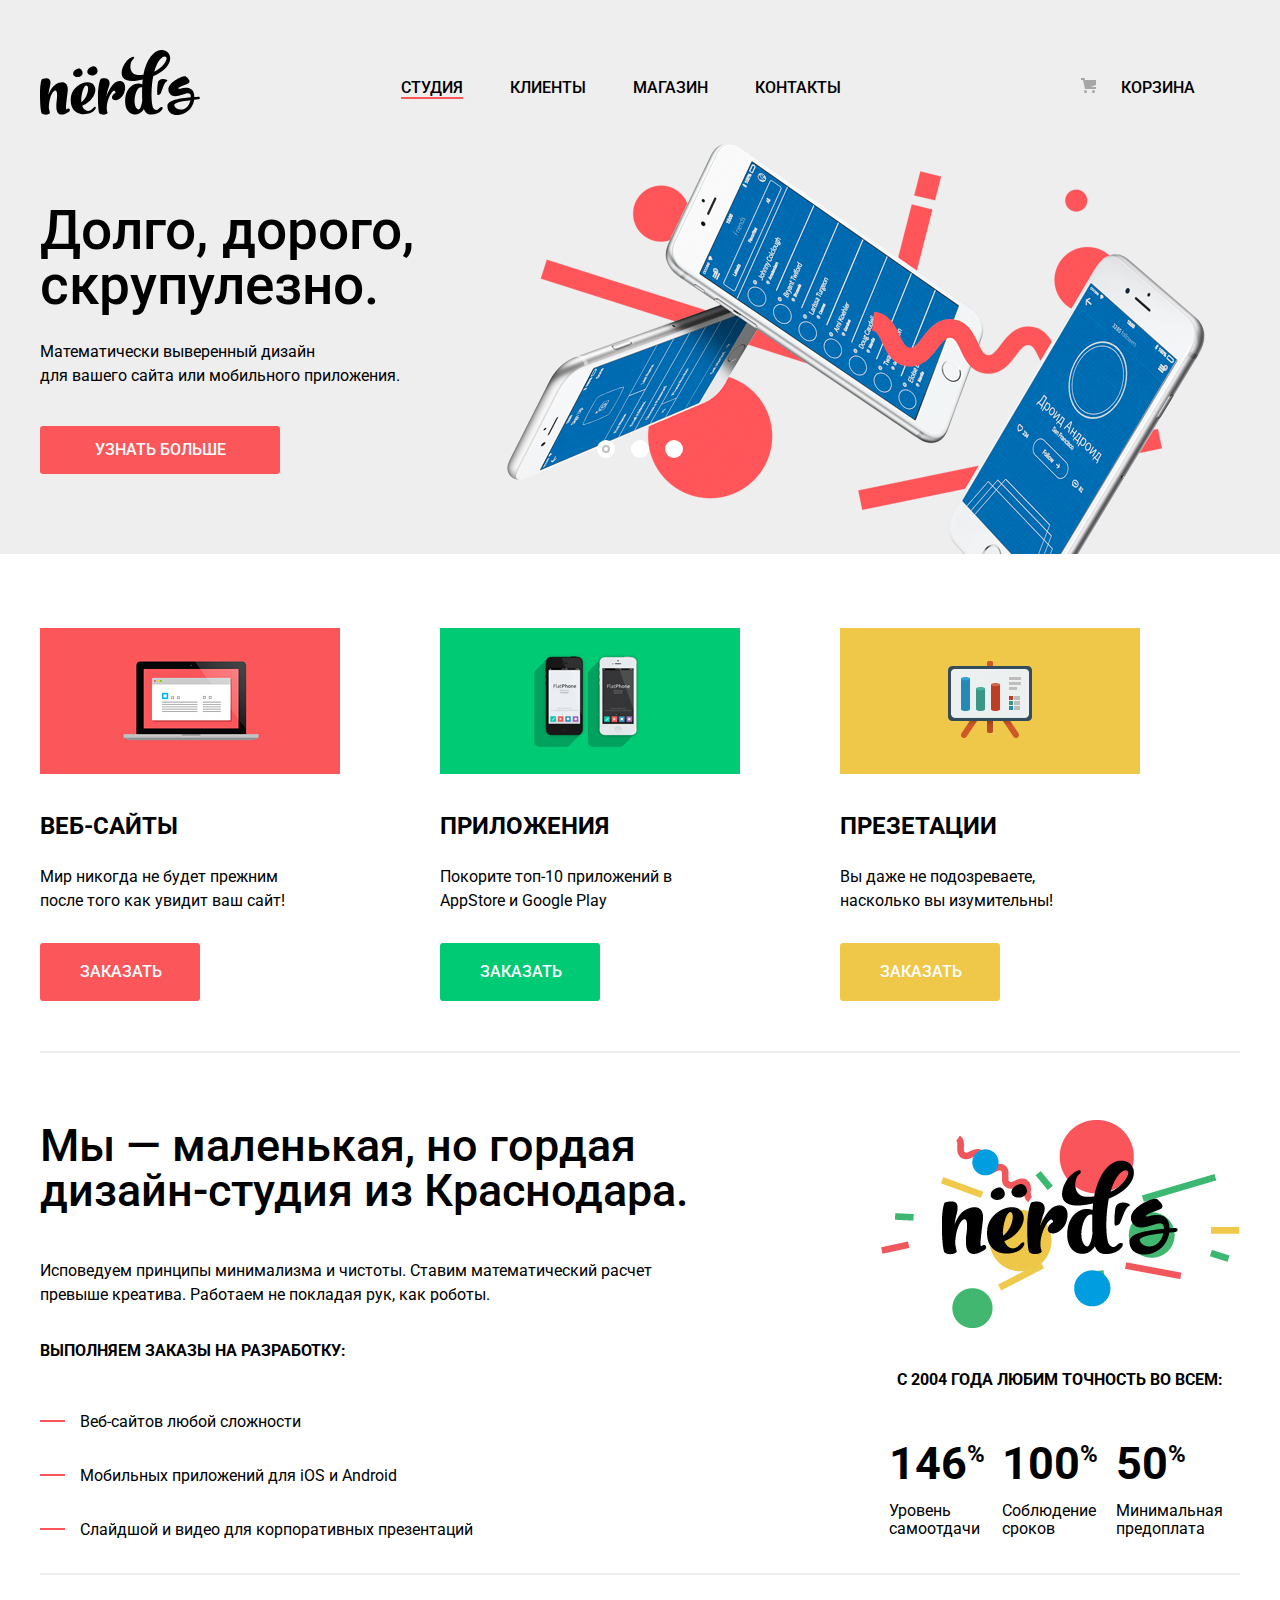
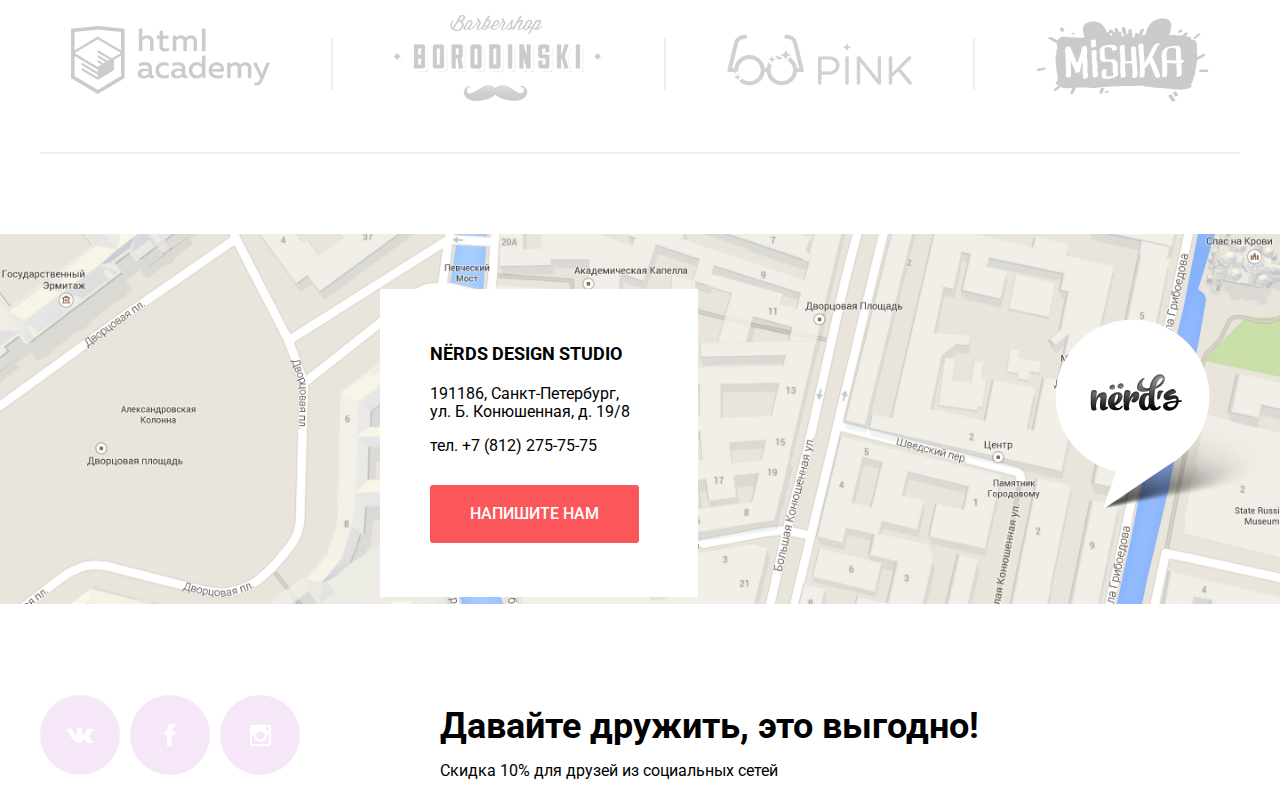
==== index.html @ 63e98a73 "0511" ====
<!DOCTYPE html>
<html lang="ru">
<head>
	<meta charset="utf-8">
	<title>Нёрдс-Главная</title>
	<link href="https://fonts.googleapis.com/css?family=Roboto:400,500,700&display=swap" rel="stylesheet">
	<link rel="stylesheet" type="text/css" href="css/normalize.css">
	<link rel="stylesheet" type="text/css" href="css/style.css">
</head>
<body>
	<header class="main-header">
		<nav class="main-nav container">
			<a href="index.html">
				<img class="logo" src="img/nerds-logo.svg" width="160" height="65" alt="студия Нёрдс">
			</a>
			<ul class="site-nav">
				<li class="main-current"><a href="#">СТУДИЯ</a></li>
				<li><a href="#">КЛИЕНТЫ</a></li>
				<li><a href="catalog.html">МАГАЗИН</a></li>
				<li><a href="#contacts">КОНТАКТЫ</a></li>
			</ul>
			<ul class="cart">
				<li><a href="#">КОРЗИНА</a></li>
			</ul>
		</nav>
	</header>
	<main>
		<section class="slider">
			<div class="container">
				<h2 class="visually-hidden">Преимущества</h2>
				<input class="visually-hidden" type="radio" id="product-1" name="toggle" checked>
				<input class="visually-hidden" type="radio" id="product-2" name="toggle">
				<input class="visually-hidden" type="radio" id="product-3" name="toggle">
				<div class="slider-controls">
					<label class="slider-controls-item slider-controls-item--1" for="product-1">Первый</label>
					<label class="slider-controls-item slider-controls-item--2" for="product-2">Второй</label>
					<label class="slider-controls-item slider-controls-item--3" for="product-3">Третий</label>
				</div>
				<ul class="slider-list">
					<li class="slider-item">
						<h3>Долго, дорого,<br> скрупулезно.</h3>
						<p>Математически выверенный дизайн<br> для вашего сайта или мобильного приложения.</p>
						<a class="slider-item-button button" href="#">Узнать больше</a>
					</li>
					<li class="slider-item">
						<h3>Любим математику как никто другой</h3>
						<p>Никакого креатива, только математические формулы для расчета идеальных пропорций.</p>
						<a class="slider-item-button button" href="#">Узнать больше</a>
					</li>
					<li class="slider-item">
						<h3>Только ночь,<br> только хардкор</h3>
						<p>Работать днем, как все? Мы против этого.<br> Ближе к полуночи работа только начинается.</p>
						<a class="slider-item-button button" href="#">Узнать больше</a>
					</li>
				</ul>  
			</div>
		</section>
		<section class="main-catalog container">
			<ul>
				<li class="item">
							<h3>ВЕБ-САЙТЫ</h3>
							<p class="item-description">Мир никогда не будет прежним после того как увидит ваш сайт!</p>
					<a href="#" class="button">Заказать</a>
				</li>
				<li class="item">
							<h3>ПРИЛОЖЕНИЯ</h3>
							<p class="item-description">Покорите топ-10 приложений в AppStore и  Google Play
							</p>
					<a href="#" class="button">Заказать</a>
				</li>
				<li class="item">
							<h3>ПРЕЗЕТАЦИИ</h3>
							<p class="item-description">Вы даже не подозреваете, насколько вы изумительны!</p>
					<a href="#" class="button">Заказать</a>
				</li>
			</ul>
		</section>
		<article class="studio container">
			<div class="studio-wrap">
				<h1>Мы — маленькая, но гордая дизайн-студия из Краснодара.</h1>
				<p class="principe">Исповедуем принципы минимализма и чистоты. Ставим математический расчет превыше креатива. Работаем не покладая рук, как роботы.</p>
				<p class="tasks">Выполняем заказы на разработку:</p>
				<ul>
					<li>Веб-сайтов любой сложности</li>
					<li>Мобильных приложений для iOS и Android</li>
					<li>Слайдшой и видео для корпоративных презентаций</li>
				</ul>
			</div>
			<div class="skills-wrap">
				<img src="img/nerds-illustration.jpg" width="360" height="208" alt="иллюстрация" class="illustrate">
				<p class="skills">с 2004 года Любим точность во всем:</p>
				<table>
					<tr>
						<th>146<sup>%</sup></th>
						<th>100<sup>%</sup></th>
						<th>50<sup>%</sup></th>
					</tr>
					<tr>
						<td>Уровень самоотдачи</td>
						<td>Соблюдение сроков</td>
						<td>Минимальная предоплата</td>
					</tr>
				</table>
			</div>
		</article>
		<section class="urls container">
			<h2 class="visually-hidden">Секция ссылок</h2>
			<ul>
					<li><a href="https://htmlacademy.ru/intensive/htmlcss"><img src="img/logo-1.png" width="199" height="68" alt="htmlacademy"></a></li>
					<li><div class="ul-line"></div></li>
					<li><a href="#"><img src="img/logo-2.png" width="199" height="68" alt="borodinski"></a></li>
					<li><div class="ul-line"></div></li>
					<li><a href="#"><img src="img/logo-3.png" width="199" height="68" alt="pink"></a></li>
					<li><div class="ul-line"></div></li>
					<li><a href="#"><img src="img/logo-4.png" width="199" height="68" alt="mishka"></a></li>
			</ul>
		</section>
		<section id="contacts" class="contacts">
			<img src="img/map.jpg" alt="191186, Санкт-Петербург,  ул. Б. Конюшенная, д. 19/8" class="map" width="1440" height="416">
			<div class="adress-wrap">
				<h2>NЁRDS DESIGN STUDIO</h2>
				<p class="adress">191186, Санкт-Петербург, ул. Б. Конюшенная, д. 19/8</p>
				<p class="phone"><a href="tel:+781227575">тел. +7 (812) 275-75-75</a></p>
				<button type="button" class="modal-show button">НАПИШИТЕ НАМ</button>
			</div>
		</section>
	</main>   
	<footer class="footer-wrap container">
		<div class="socials">
			<ul>
				<li><a class="social-button" href="#"><span class="visually-hidden">Вконтакте</span><svg xmlns="http://www.w3.org/2000/svg" width="26" height="15" viewBox="0 0 26.14 14.91"><path d="M26 13.47l-.09-.17a13.55 13.55 0 0 0-2.6-3q-.87-.83-1.1-1.12A1 1 0 0 1 22 8a10.27 10.27 0 0 1 1.22-1.78l.88-1.16q2.35-3.13 2-4L26 .94a.8.8 0 0 0-.4-.22 2.14 2.14 0 0 0-.87 0h-3.92a.51.51 0 0 0-.27 0h-.3a.6.6 0 0 0-.15.14.93.93 0 0 0-.14.24 22.22 22.22 0 0 1-1.46 3.06q-.5.84-.93 1.46a7 7 0 0 1-.71.91 4.94 4.94 0 0 1-.52.47q-.23.18-.35.15l-.23-.05a.9.9 0 0 1-.31-.33 1.49 1.49 0 0 1-.16-.53v-.55-.65-.57-1.12-1-.75a3.14 3.14 0 0 0 0-.62 2.12 2.12 0 0 0-.14-.44.73.73 0 0 0-.28-.33 1.57 1.57 0 0 0-.46-.18A9 9 0 0 0 12.57 0a8.93 8.93 0 0 0-3.25.33 1.83 1.83 0 0 0-.52.41q-.25.3-.07.33a1.67 1.67 0 0 1 1.16.59l.08.16a2.6 2.6 0 0 1 .19.63 6.32 6.32 0 0 1 .12 1 10.59 10.59 0 0 1 0 1.7q-.07.71-.13 1.1a2.21 2.21 0 0 1-.18.64 2.69 2.69 0 0 1-.16.3l-.07.07a1 1 0 0 1-.37.07.86.86 0 0 1-.46-.19 3.27 3.27 0 0 1-.56-.52 7 7 0 0 1-.66-.93q-.37-.6-.76-1.42l-.22-.39q-.2-.38-.56-1.11t-.62-1.43A.9.9 0 0 0 5.2.9h-.07a.93.93 0 0 0-.22-.16A1.44 1.44 0 0 0 4.6.65L.87.68A1 1 0 0 0 .1.94L0 1a.44.44 0 0 0 0 .22 1.08 1.08 0 0 0 .08.37Q.9 3.53 1.86 5.31t1.66 2.87Q4.23 9.27 5 10.24t1 1.24l.37.41.34.33a8.06 8.06 0 0 0 1 .78 16.34 16.34 0 0 0 1.4.9 7.6 7.6 0 0 0 1.79.72 6.19 6.19 0 0 0 2 .22h1.57a1.08 1.08 0 0 0 .72-.3l.05-.07a.9.9 0 0 0 .1-.25 1.38 1.38 0 0 0 0-.37 4.48 4.48 0 0 1 .09-1.05 2.77 2.77 0 0 1 .23-.71 1.74 1.74 0 0 1 .29-.4 1.19 1.19 0 0 1 .23-.2h.11a.86.86 0 0 1 .77.21 4.52 4.52 0 0 1 .83.79q.39.47.93 1.05a6.41 6.41 0 0 0 1 .87l.27.16a3.31 3.31 0 0 0 .71.3 1.53 1.53 0 0 0 .76.07l3.48-.05a1.58 1.58 0 0 0 .8-.17.68.68 0 0 0 .34-.37 1.06 1.06 0 0 0 0-.46 1.71 1.71 0 0 0-.1-.36z" fill="#fff"/></svg></a></li> 
				<li><a class="social-button" href="#"><span class="visually-hidden">Фейсбук</span><svg xmlns="http://www.w3.org/2000/svg" width="12" height="22" viewBox="0 0 10.15 21.74"><path d="M3.34 1.12A4.77 4.77 0 0 1 6.53 0h3.61v3.81H7.81a1.07 1.07 0 0 0-1.09.83v2.55h3.42c-.08 1.23-.24 2.45-.41 3.67h-3v10.87H2.21V10.86H0V7.21h2.19V3.66a3.83 3.83 0 0 1 1.15-2.54z" fill="#fff"/></svg></a></li>
				<li><a class="social-button" href="#"><span class="visually-hidden">Инстаграм</span><svg xmlns="http://www.w3.org/2000/svg" width="21" height="21" viewBox="0 0 20 20"><path d="M18 0H2a2 2 0 0 0-2 2v16a2 2 0 0 0 2 2h16a2 2 0 0 0 2-2V2a2 2 0 0 0-2-2zm-8 6a4 4 0 1 1-4 4 4 4 0 0 1 4-4zM2.5 18a.47.47 0 0 1-.5-.5V9h2.1a3.4 3.4 0 0 0-.1 1 6 6 0 1 0 12 0 3.4 3.4 0 0 0-.1-1H18v8.5a.47.47 0 0 1-.5.5zM18 4.5a.47.47 0 0 1-.5.5h-2a.47.47 0 0 1-.5-.5v-2a.47.47 0 0 1 .5-.5h2a.47.47 0 0 1 .5.5z" fill="#fff"/></svg></a></li>
			</ul>
		</div>
		<div class="friendly">
			<p class="friendly title">Давайте дружить, это выгодно!</p>
			<p>Скидка 10% для друзей из социальных сетей</p>
		</div>
	</footer>
	<section class="appointment">
		<h2>Напишите Нам</h2>
		<form action="https://echo.htmlacademy.ru" class="appointment-form" method="post">
			<div class="appointment-wrap">
				<div class="appointment-item">
					<label for="appointment-name">
					Ваше имя:</label>
					<input type="text" name="name" id="appointment-name" placeholder="Имя Фамилия">
				</div>
				<div class="appointment-item">
					<label for="appointment-email">Ваш e-mail:</label>
					<input type="email" name="email" id="appointment-email" placeholder="email@example.com">	
				</div>
				<div class="appointment-item">
					<label for="appointment-letter">Текст письма:</label>
					<textarea name="letter" id="appointment-letter" rows="5">В свободной форме</textarea>	
				</div>
			</div>
			<button class="button" type="submit">ОТПРАВИТЬ</button>
		</form>
		<button class="modal-close" type="button"><span class="visually-hidden">Закрыть</span></button>
	</section>
	<script src="js/main.js"></script>
</body>
</html>
---- css/style.css ----
html,
body {
  height: 100%;
}

body {
  min-width: 1200px;
  margin: 0;
  padding: 0;

  font-family: "Roboto", Arial, sans-serif;
  font-size: 14px;
  line-height: 24px;
  font-weight: 500;
  color: #000000;
  text-transform: uppercase;

  background-color: #ffffff;
}


a {
  text-decoration: none;
  color: #000000;
}

img {
  max-width: 100%;
  height: auto;
}

ul {
  list-style: none;
}


.visually-hidden {
  position: absolute;
  width: 1px;
  height: 1px;
  margin: -1px;
  border: 0;
  padding: 0;
  white-space: nowrap;
  -webkit-clip-path: inset(100%);
  clip-path: inset(100%);
  clip: rect(0 0 0 0);
  overflow: hidden;
}

.visually-hidden:not(:focus):not(:active),
input[type="checkbox"].visually-hidden,
input[type="radio"].visually-hidden {
  position: absolute;

  width: 1px;
  height: 1px;
  margin: -1px;
  border: 0;
  padding: 0;

  white-space: nowrap;

  -webkit-clip-path: inset(100%);

  clip-path: inset(100%);
  clip: rect(0 0 0 0);
  overflow: hidden;
}

/*----Header----*/

.main-header {
  background-color: #eeeeee;
  font-size: 16px;
  line-height: 30px;
}

.container {
  width: 1200px;
  margin: 0 auto;
  padding: 0;
  -webkit-box-sizing: border-box;
  box-sizing: border-box;
}

.logo:hover,
.logo:focus {
  opacity: 0.8;
}

.logo:active {
  opacity: 0.3;
}

.main-nav {
  display: -webkit-box;
  display: -ms-flexbox;
  display: flex;
  -webkit-box-align: center;
  -ms-flex-align: center;
  align-items: center;
  -webkit-box-pack: justify;
  -ms-flex-pack: justify;
  justify-content: space-between;
  -webkit-box-orient: horizontal;
  -webkit-box-direction: normal;
  -ms-flex-direction: row;
  flex-direction: row;
  padding-top: 50px;
}

.site-nav {
  display: -webkit-box;
  display: -ms-flexbox;
  display: flex;
  -webkit-box-pack: justify;
  -ms-flex-pack: justify;
  justify-content: space-between;
  -ms-flex-wrap: wrap;
  flex-wrap: wrap;
  width: 440px;
  margin-right: 40px;
  padding: 0;
}

.main-nav a:hover,
.main-nav a:focus {
  color: #f87f81;
}

.main-nav a:active {
  color: #a6a6a6;
}

.cart {
  max-width: 120px;
  margin-right: 45px;
}

.main-current a {
  border-bottom: #fb565a solid 2px;
}

.cart li a {
  position: relative;

}

.cart li a::before {
  position: absolute;
  content: url("../img/cart-icon.svg");
  left: -40px;
}

/*---Slider---*/

.slider {
  position: relative;

  background-color: #eeeeee;
}

.slider-controls {
  position: absolute;
  left: 50%;
  bottom: 104px;
  z-index: 100;

  width: 160px;
  height: 18px;

  text-align: center;
  font-size: 0;
  -webkit-transform: translateX(-50%);
  -ms-transform: translateX(-50%);
  transform: translateX(-50%);
}

.slider-controls label {
  position: relative;

  display: inline-block;
  width: 18px;
  height: 18px;
  padding: 8px;

  border-radius: 50%;
  cursor: pointer;
}

.slider-controls label::after {
  content: "";

  position: absolute;
  top: 8px;
  left: 8px;
  z-index: 1;

  width: 18px;
  height: 18px;

  background: #ffffff;

  border-radius: 50%;
}

.slider-list {
  margin: 0;
  padding: 0;

  list-style: none;
}

.slider-item {
  display: none;
  padding: 78px 0 80px 0;
}

.slider-item:nth-child(1) {
  background-image: url("../img/slide1.png");
  background-repeat: no-repeat;
  background-position: 93% 18px;
}

.slider-item:nth-child(2) {
  background-image: url("../img/slide2.png");
  background-repeat: no-repeat;
  background-position: 100% 0;
}

.slider-item:nth-child(3) {
  background-image: url("../img/slide3.png");
  background-repeat: no-repeat;
  background-position: 100% 20px;
}

#product-1:checked~.slider-list .slider-item:nth-child(1) {
  display: block;
}

#product-2:checked~.slider-list .slider-item:nth-child(2) {
  display: block;
}

#product-3:checked~.slider-list .slider-item:nth-child(3) {
  display: block;
}

#product-1:checked~.slider-controls .slider-controls-item--1::before,
#product-2:checked~.slider-controls .slider-controls-item--2::before,
#product-3:checked~.slider-controls .slider-controls-item--3::before {
  content: "";
  position: absolute;
  left: 50%;
  top: 50%;
  z-index: 2;
  width: 4px;
  height: 4px;
  margin: -4px;
  background-color: inherit;
  border: 2px solid #c1c1c1;
  border-radius: 50%;
}

.slider-item h3 {
  max-width: 600px;
  margin: 0;
  margin-bottom: 27px;

  font-size: 55px;
  line-height: 55px;
  font-weight: 500;
  text-transform: none;
}

.slider-item p {
  max-width: 430px;
  margin: 0;
  margin-bottom: 38px;
  text-transform: none;
  font-weight: 400;
  font-size: 16px;

}

.slider-item-button.button {
  width: 240px;
  padding: 15px 0;
}

/*---Button---*/

.button {
  display: block;
  margin-top: 30px;
  padding: 20px 40px;
  font-weight: 500;
  font-size: 16px;
  line-height: 18px;

  text-align: center;
  color: #ffffff;
  vertical-align: middle;
  text-transform: uppercase;

  background-color: #fb565a;
  border: none;
  border-radius: 3px;
}

.button:hover,
.button:focus {
  background-color: #e74246;
}

.button:active {
  color: rgba(255, 255, 255, 0.3);

  background-color: #d7373b;
  -webkit-box-shadow: 0 3px rgba(0, 0, 0, 0.1) inset;
  box-shadow: 0 3px rgba(0, 0, 0, 0.1) inset;
}



/*---Main Catalog---*/

.main-catalog {
  padding: 50px 0;
  border-bottom: 2px solid #eeeeee;
}

.item {
  width: 300px;
  margin: 0;
  padding: 0;
}

.item .button {
  width: 160px;
  box-sizing: border-box;
}

.main-catalog ul {
  display: -webkit-box;
  display: -ms-flexbox;
  display: flex;
  margin: 0;
  padding: 0;
}

.item h3::before {
  display: block;
  content: url(../img/illustration-1.png);
  margin-bottom: 30px;
}

.item:nth-child(2) h3::before {
  display: block;
  content: url(../img/illustration-2.png);
  margin-bottom: 30px;
}

.item:nth-child(3) h3::before {
  display: block;
  content: url(../img/illustration-3.png);
  margin-bottom: 30px;
}

.item-description {
  max-width: 250px;
}

.item:nth-child(2),
.item:nth-child(3) {
  margin-left: 100px;
}

.item:nth-child(2) .button {
  background-color: #00ca74;
}

.item:nth-child(2) .button:hover {
  background-color: #00bc6c;
}

.item:nth-child(2) .button:focus {
  background-color: #00aa62;
}

.item:nth-child(3) .button {
  background-color: #efc84a;
}

.item:nth-child(3) .button:hover {
  background-color: #eab534;
}

.item:nth-child(3) .button:focus {
  background-color: #e5a722;
}

.main-catalog h3 {
  font-weight: 700;
  font-size: 24px;
  line-height: 30px;
}

.item-description,
.studio {
  font-weight: 400;
  font-size: 16px;
  line-height: 24px;
  text-transform: none;
}

/*---Studio---*/

.studio {
  display: -webkit-box;
  display: -ms-flexbox;
  display: flex;
  -webkit-box-pack: justify;
  -ms-flex-pack: justify;
  justify-content: space-between;
  margin: 40px auto;
  border-bottom: 2px solid #eeeeee;
}

.studio li {
  padding: 15px 0;
  position: relative;
}

.studio li::before {
  content: "";
  display: block;
  position: absolute;
  width: 25px;
  height: 2px;
  background-color: #fb565a;
  top: 25px;
  left: -40px;
}

.studio-wrap {
  width: 660px;
  display: -webkit-box;
  display: -ms-flexbox;
  display: flex;
  -webkit-box-orient: vertical;
  -webkit-box-direction: normal;
  -ms-flex-direction: column;
  flex-direction: column;
  -ms-flex-pack: distribute;
  justify-content: space-around;
}

.skills-wrap {
  width: 360px;
  display: -webkit-box;
  display: -ms-flexbox;
  display: flex;
  -webkit-box-orient: vertical;
  -webkit-box-direction: normal;
  -ms-flex-direction: column;
  flex-direction: column;
  -webkit-box-pack: center;
  -ms-flex-pack: center;
  justify-content: center;
}

.skills-wrap th,
td {
  text-align: left;
  padding: 7px;
}


.studio h1 {
  font-weight: 500;
  font-size: 45px;
  line-height: 45px;
}

.tasks,
.skills {
  font-weight: 700;
  text-transform: uppercase;
}

.skills {
  margin: 40px auto;
}

th {
  font-weight: 700;
  font-size: 45px;
  line-height: 45px;
  position: relative;
}



sup {
  font-size: 24px;
  position: absolute;
  top: 20px;
}

.studio td {
  line-height: 18px;
}

/*---Urls---*/

.urls {
  border-bottom: 2px solid #eeeeee;
}

.urls ul {
  display: -webkit-box;
  display: -ms-flexbox;
  display: flex;
  -ms-flex-pack: distribute;
  justify-content: space-around;
  -webkit-box-align: center;
  -ms-flex-align: center;
  align-items: center;
  margin-top: 40px;
  margin-bottom: 40px;
  padding: 0;
}

.ul-line {
  display: block;
  height: 50px;
  border: 1px solid #eeeeee;
}

.urls img {
  opacity: 0.2;
  width: auto;
  height: 100%;
}

.urls a:hover img,
.urls a:focus img {
  opacity: unset;
}

.urls a:active img {
  opacity: 0.1;
}

/*---Contacts---*/

.contacts {
  display: -webkit-box;
  display: -ms-flexbox;
  display: flex;
  position: relative;
  margin: auto;
}

.adress-wrap h2 {
  font-weight: 700;
  font-size: 18px;
  line-height: 30px;
  margin-top: 50px;
}

.adress-wrap p {
  font-weight: 400;
  font-size: 16px;
  line-height: 18px;
  text-transform: none;
  max-width: 210px;

}

.adress-wrap {
  -webkit-box-sizing: border-box;
  box-sizing: border-box;
  position: absolute;
  padding-left: 50px;
  width: 318px;
  height: 308px;
  background-color: #ffffff;
  top: 135px;
  left: 380px;
}

.map {
  margin: 80px auto 68px;
}

.adress-wrap::after {
  content: url("../img/map-marker.png");
  position: absolute;
  top: 30px;
  left: 675px;
}

/*---Footer---*/

.friendly .title {
  font-weight: 700;
  font-size: 36px;
  line-height: 36px;
  text-transform: none;
  margin-bottom: 10px;
}

.friendly p {
  font-weight: 400;
  font-size: 16px;
  line-height: 22px;
  text-transform: none;
}

.footer-wrap {
  display: -webkit-box;
  display: -ms-flexbox;
  display: flex;
  -webkit-box-align: center;
  -ms-flex-align: center;
  align-items: center;
  margin-bottom: 60px;
}

.socials ul {
  display: -webkit-box;
  display: -ms-flexbox;
  display: flex;
  -ms-flex-wrap: wrap;
  flex-wrap: wrap;
  -webkit-box-pack: justify;
  -ms-flex-pack: justify;
  justify-content: space-between;
  width: 260px;
  padding-left: 0;
  margin-right: 140px;

}

.social-button {
  display: -webkit-box;
  display: -ms-flexbox;
  display: flex;
  -webkit-box-align: center;
  -ms-flex-align: center;
  align-items: center;
  -webkit-box-pack: center;
  -ms-flex-pack: center;
  justify-content: center;
  background-color: #f5e7f7;
  width: 80px;
  height: 80px;
  border-radius: 40px;
}

.social-button:hover,
.social-button:focus {
  background-color: #e74246;
}

.social-button:active {
  background-color: #d7373b;
}

/*---PopUp---*/

.appointment {
  position: fixed;
  top: 120px;
  left: 50%;
  margin: 0 0 0 -460px;

  display: none;

  padding: 70px 100px 80px;
  text-transform: none;
  background-color: #ffffff;
  -webkit-box-shadow: 0 30px 50px rgba(0, 0, 0, 0.7);
  box-shadow: 0 30px 50px rgba(0, 0, 0, 0.7);
}

.appointment-show {
  display: block;
  -webkit-animation-duration: 0.55s;
  animation-duration: 0.55s;
  -webkit-animation-fill-mode: both;
  animation-fill-mode: both;
  -webkit-animation-name: fadeInDown;
  animation-name: fadeInDown;
}

@-webkit-keyframes fadeInDown {
  0% {
    opacity: 0;
    -webkit-transform: translate3d(0px, -100%, 0px);
    transform: translate3d(0px, -100%, 0px);
  }

  100% {
    opacity: 1;
    -webkit-transform: none;
    transform: none;
  }
}

@keyframes fadeInDown {
  0% {
    opacity: 0;
    -webkit-transform: translate3d(0px, -100%, 0px);
    transform: translate3d(0px, -100%, 0px);
  }

  100% {
    opacity: 1;
    -webkit-transform: none;
    transform: none;
  }
}

.modal-close {
  position: absolute;
  top: 75px;
  right: 89px;

  width: 22px;
  height: 22px;

  background-color: transparent;
  border: 0;
  cursor: pointer;
  background-image: url("../img/close-cross.svg");
  background-repeat: no-repeat;
  opacity: 0.3;
}

.modal-close:hover {
  opacity: unset;
}

.modal-close:active {
  opacity: 0.1;
}


.appointment h2 {
  margin: 0;
  margin-bottom: 45px;

  font-weight: 500;
  font-size: 45px;
  line-height: 45px;
}

.appointment-wrap {
  display: -webkit-box;
  display: -ms-flexbox;
  display: flex;
  -ms-flex-wrap: wrap;
  flex-wrap: wrap;
  max-width: 760px;
  -webkit-box-pack: justify;
  -ms-flex-pack: justify;
  justify-content: space-between;
}

.appointment-item {
  -ms-flex-preferred-size: 360px;
  flex-basis: 360px;
}

.appointment-item:nth-child(3) {
  -webkit-box-flex: 1;
  -ms-flex-positive: 1;
  flex-grow: 1;
  margin-top: 35px;
}

.appointment label {
  font-weight: 700;
  font-size: 16px;
  line-height: 18px;
}

.appointment-form {
  min-width: 760px;
}

.appointment .button {
  width: 260px;
}

.appointment-item input[type="text"],
.appointment-item input[type="email"],
.appointment-item textarea {
  -webkit-box-sizing: border-box;
  box-sizing: border-box;
  width: 100%;
  padding: 10px;
  font: inherit;
  font-weight: 400;
  border: 2px solid #d7dcde;
  color: #a1a1a1;
}

.appointment-item input:hover,
.appointment-item textarea:hover {
  border-color: #b4b9bb;
}

.appointment-item input:focus,
.appointment-item textarea:focus {
  border-color: #000000;
  color: #444444;
}

input[type="text"].no-valid,
input[type="email"].no-valid,
textarea.no-valid {
  border-color: #e74246;
  color: #e74246;
}


/*---Shop---*/

.shop-title {
  background-color: #eeeeee;
  text-align: center;
  padding-top: 80px;
  padding-bottom: 115px;
}

.shop-title h1 {
  font-weight: 500;
  font-size: 55px;
  line-height: 55px;
  text-transform: none;
  margin: 0 auto;
}

/*---Filters Shop---*/

.shop {
  display: -webkit-box;
  display: -ms-flexbox;
  display: flex;
  -webkit-box-pack: justify;
  -ms-flex-pack: justify;
  justify-content: space-between;
  -webkit-box-align: baseline;
  -ms-flex-align: baseline;
  align-items: baseline;
  margin-top: 60px;
}

.sort-list {
  display: -webkit-box;
  display: -ms-flexbox;
  display: flex;
  -webkit-box-pack: justify;
  -ms-flex-pack: justify;
  justify-content: space-between;
  -webkit-box-align: center;
  -ms-flex-align: center;
  align-items: center;
  font-weight: 700;
  font-size: 18px;
  line-height: 30px;
  margin-bottom: 70px;
}

.sort-list ul {
  display: -webkit-box;
  display: -ms-flexbox;
  display: flex;
  width: 360px;
  -webkit-box-pack: justify;
  -ms-flex-pack: justify;
  justify-content: space-between;
}

.sort-list li a {
  font-weight: 400;
  font-size: 14px;
  line-height: 18px;
  opacity: 0.3;
}

.sort-list li a:hover {
  opacity: 0.6;
}

.sort-list li a:focus,
.sort-list li a:active {
  opacity: 1;
}

.filters {
  width: 260px;
  display: -webkit-box;
  display: -ms-flexbox;
  display: flex;
  -webkit-box-orient: vertical;
  -webkit-box-direction: normal;
  -ms-flex-direction: column;
  flex-direction: column;
  -webkit-box-pack: justify;
  -ms-flex-pack: justify;
  justify-content: space-between;
}

.price {
  margin-bottom: 55px;
}

.grid,
.specialty {
  margin-bottom: 35px;
}

.filters ul {
  padding: 0;
  margin: 0;
}

legend {
  font-weight: 700;
  font-size: 18px;
  line-height: 30px;
}

legend:not(.coast) {
  margin-bottom: 25px;
}

fieldset {
  border: none;
  margin: 0;
  padding: 0;
}

.filter-option {
  font-weight: 400;
  font-size: 16px;
  line-height: 20px;
  text-transform: none;
  margin-bottom: 25px;
  padding-left: 35px
}

.filter-option label {
  position: relative;
  display: block;
  cursor: pointer;
  -webkit-user-select: none;
  -moz-user-select: none;
  -ms-user-select: none;
  user-select: none;
}

.filter-input-checkbox+label::before {
  content: url(../img/checkbox-off.svg);
  position: absolute;
  display: block;
  top: -2px;
  left: -32px;
  opacity: 0.4;
}

.filter-input-checkbox:checked+label::before {
  content: url(../img/checkbox-on.svg);
  position: absolute;
  display: block;
  top: -2px;
  left: -32px;
  opacity: 0.4;
}

.filter-input-radio+label::before {
  content: url(../img/radio-off.svg);
  position: absolute;
  display: block;
  top: -2px;
  left: -32px;
  opacity: 0.4;
}

.filter-input-radio:checked+label::before {
  content: url(../img/radio-on.svg);
  position: absolute;
  display: block;
  top: -2px;
  left: -32px;
  opacity: 0.4;
}

.filter-input:hover+label {
  color: #4d4d4d;
}

.items-table {
  width: 760px;
}

.main-list {
  display: -webkit-box;
  display: -ms-flexbox;
  display: flex;
  -ms-flex-wrap: wrap;
  flex-wrap: wrap;
  padding: 0;
  margin: 0;
  margin-bottom: 60px;
}

.main-list li {
  width: 360px;
  min-height: 615px;
  margin-bottom: 30px;
  margin-right: 40px;
  position: relative;
}


.main-list li::before {
  display: block;
  position: absolute;
  content: url(../img/browser.svg);
  top: -39px;
  opacity: 0.12;
}

.item-price {
  position: absolute;
  bottom: 40px;
  display: none;
  padding: 0;
  margin: 0;
  text-align: center;
  width: 360px;
  max-height: 230px;
  background-color: #eeeeee;
}

.catalog-item-title {
  display: block;
  font-weight: 700;
  font-size: 18px;
  line-height: 30px;
  margin-bottom: 15px;
  margin-top: 15px;
}

.catalog-category {
  display: block;
  font-weight: 400;
  font-size: 16px;
  line-height: 18px;
  color: #666665;
  text-transform: none;
  max-width: 230px;
  margin: 0 auto;
}

.main-list li:nth-child(1) .catalog-category,
.main-list li:nth-child(3) .catalog-category, 
.main-list li:nth-child(4) .catalog-category {
  max-width: 200px;
}

.main-list li:hover,
.main-list li:focus {
  -webkit-box-shadow: 0 -40px 10px #d2d2d2;
  box-shadow: 0 -40px 10px #d2d2d2;
}

.main-list li:hover::before,
.main-list li:focus::before {
  opacity: 1;
}

.main-list li:hover .item-price,
.main-list li:focus .item-price {
  display: block;
}

.main-list li:nth-child(2n) {
  margin-right: 0;
}

.buy.button {
  box-sizing: border-box;
  width: 200px;
  margin: 30px auto 45px;
}

.catalog-item-title:hover,
.catalog-item-title:focus {
  color: #fb565a;
}

.catalog-item-title:active {
  color: #b2b2b2;
}


.pagination-list {
  display: -webkit-box;
  display: -ms-flexbox;
  display: flex;
  padding: 0;
  margin: 0;
}

.pagination-list li:last-child {
  padding: 15px 80px;
}

.pagination-item.button {
  margin: 0;
  padding: 15px 20px;
  margin-right: 10px;
}

.pagination-item.curent {
  background-color: #ffffff;
  -webkit-box-shadow: 0 0 0 3px #dbdbdb inset;
  box-shadow: 0 0 0 3px #dbdbdb inset;
}

.filter-button {
  padding: 15px 88px;

}


.range-filter {
  width: 260px;
  margin-top: 49px;
}

.range-controls {
  position: relative;

  height: 41px;
  background-color: #f1f1f1;
  border-radius: 5px;
  margin-bottom: 15px;
  padding-top: 39px;
  padding-right: 20px;
  padding-left: 20px;
}

.range-controls .scale {
  height: 2px;
  background: #d7dcde;
}

.range-controls .bar {
  width: 70%;
  height: 2px;

  background: #00ca74;
}

.range-controls .toggle {
  position: absolute;
  top: 31px;
  left: 0;

  width: 4px;
  height: 4px;
  padding: 0;

  border: 8px solid #ffffff;
  background-color: #ababab;
  border-radius: 50%;
  -webkit-box-shadow: 0 2px 1px 0 #cfcfcf;
  box-shadow: 0 2px 1px 0 #cfcfcf;
  cursor: pointer;
}

.range-controls .toggle-min {
  left: 18px;
}

.range-controls .toggle-max {
  left: 160px;
}

.price-controls {
  font-size: 0;
}

.price-controls label {
  display: inline-block;
  width: 50%;
  font-size: 16px;
}

.price-controls input {
  width: 60px;
  padding: 8px 10px;
  font-family: Roboto, Arial, sans-serif;
  font-size: 16px;
  text-align: center;
  color: #283136;
  border: none;
  border-radius: 5px;
  background: #f1f1f1;
  margin-left: 10px;
}

.max-price {
  text-align: right;
}


.filter-button,
.pagination-item {
  background-color: #eeeeee;
  color: #000000;
}

.filter-button:hover,
.pagination-item:hover,
.filter-button:focus-within,
.pagination-item:focus-within {
  background-color: #dfdfdf;
}

.filter-button:focus,
.pagination-item:focus {
  color: #959595;
}
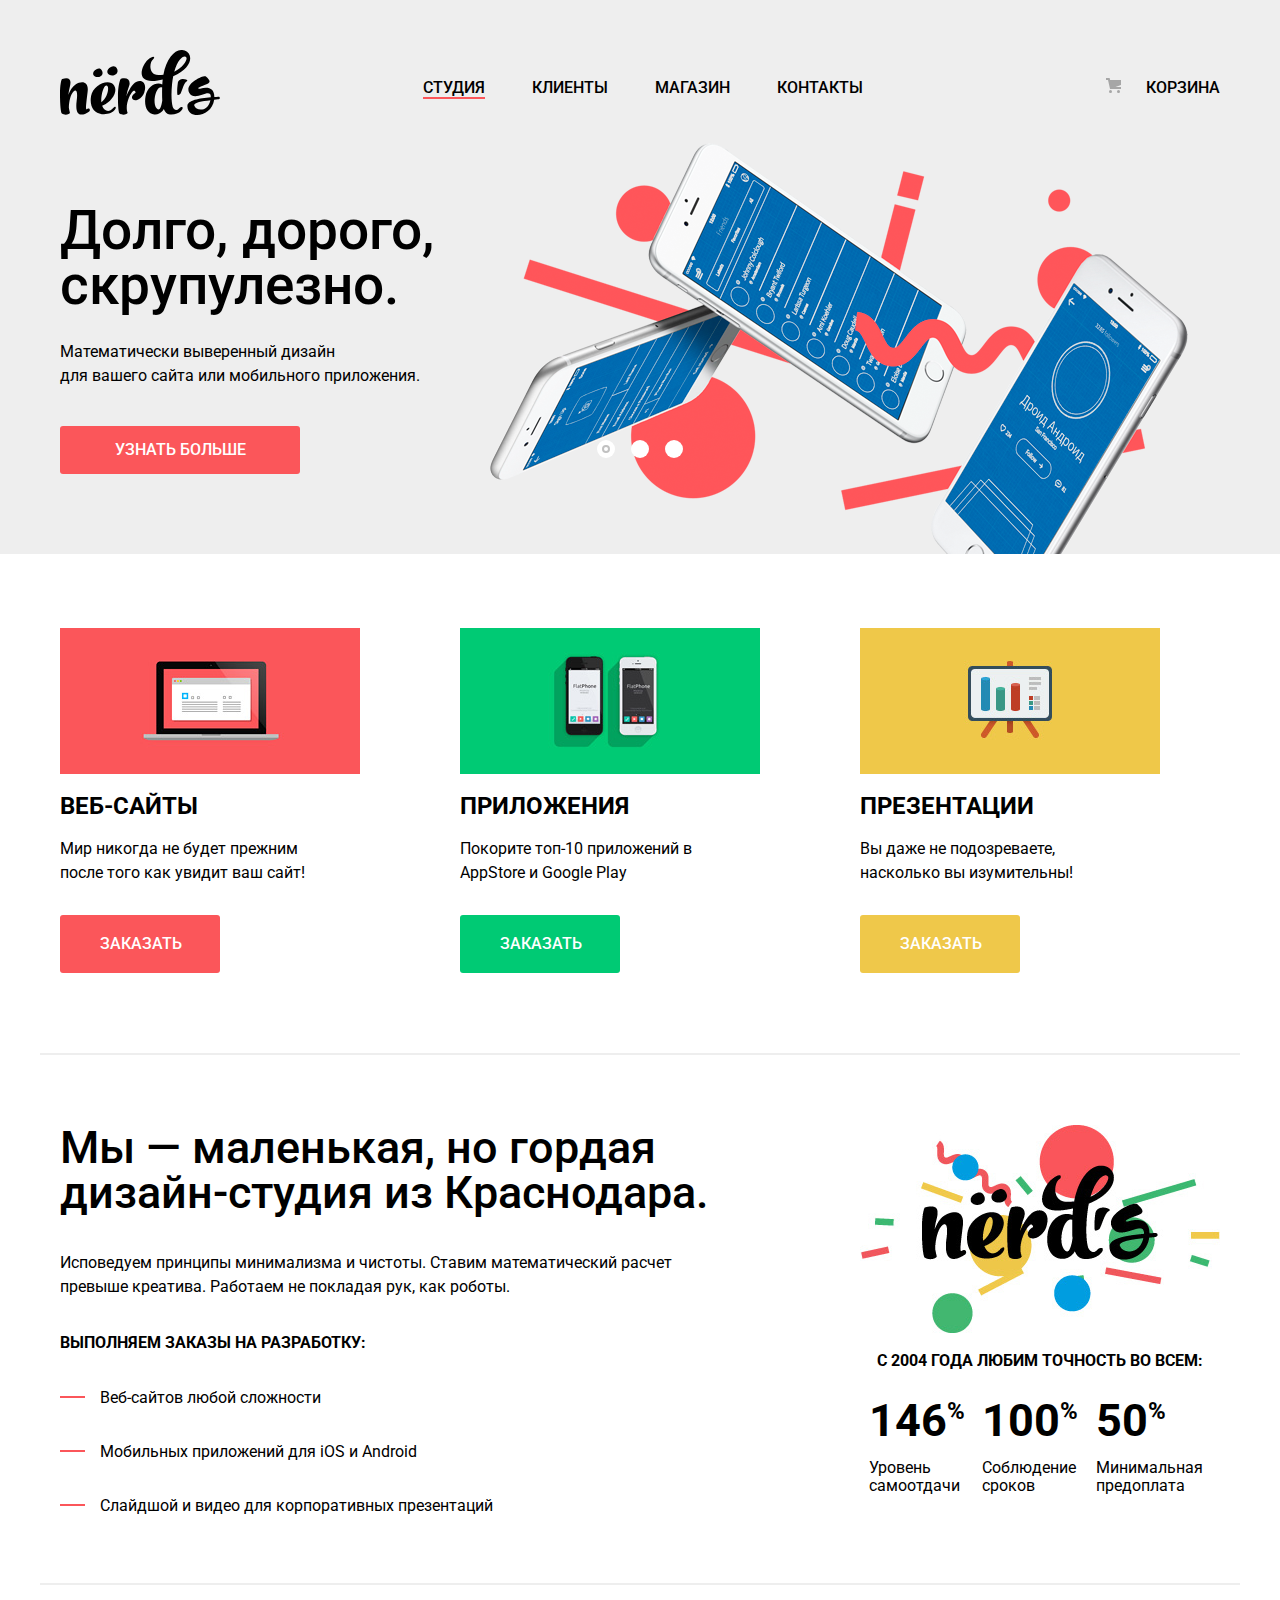
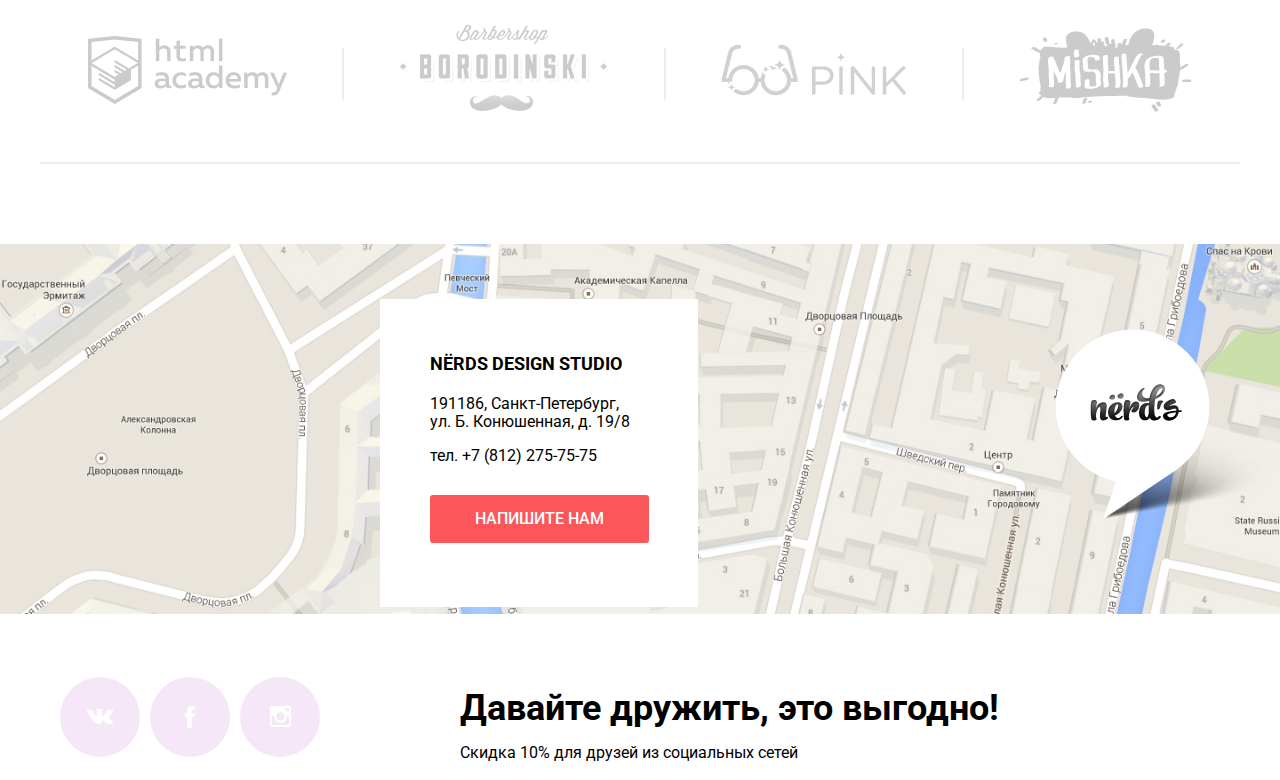
==== commit df8048b2: "11.05" ====
--- a/index.html
+++ b/index.html
@@ -58,18 +58,18 @@
 		<section class="main-catalog container">
 			<ul>
 				<li class="item">
-							<h3>ВЕБ-САЙТЫ</h3>
+							<h3>Веб-сайты</h3>
 							<p class="item-description">Мир никогда не будет прежним после того как увидит ваш сайт!</p>
 					<a href="#" class="button">Заказать</a>
 				</li>
 				<li class="item">
-							<h3>ПРИЛОЖЕНИЯ</h3>
+							<h3>Приложения</h3>
 							<p class="item-description">Покорите топ-10 приложений в AppStore и  Google Play
 							</p>
 					<a href="#" class="button">Заказать</a>
 				</li>
 				<li class="item">
-							<h3>ПРЕЗЕТАЦИИ</h3>
+							<h3>Презентации</h3>
 							<p class="item-description">Вы даже не подозреваете, насколько вы изумительны!</p>
 					<a href="#" class="button">Заказать</a>
 				</li>
--- a/css/style.css
+++ b/css/style.css
@@ -79,7 +79,7 @@
 .container {
   width: 1200px;
   margin: 0 auto;
-  padding: 0;
+  padding: 0 20px;
   -webkit-box-sizing: border-box;
   box-sizing: border-box;
 }
@@ -135,7 +135,6 @@
 
 .cart {
   max-width: 120px;
-  margin-right: 45px;
 }
 
 .main-current a {
@@ -327,7 +326,8 @@
 /*---Main Catalog---*/
 
 .main-catalog {
-  padding: 50px 0;
+  margin-top: 50px;
+  padding-bottom: 80px;
   border-bottom: 2px solid #eeeeee;
 }
 
@@ -353,19 +353,17 @@
 .item h3::before {
   display: block;
   content: url(../img/illustration-1.png);
-  margin-bottom: 30px;
+  margin-bottom: 10px;
 }
 
 .item:nth-child(2) h3::before {
   display: block;
   content: url(../img/illustration-2.png);
-  margin-bottom: 30px;
 }
 
 .item:nth-child(3) h3::before {
   display: block;
   content: url(../img/illustration-3.png);
-  margin-bottom: 30px;
 }
 
 .item-description {
@@ -405,6 +403,7 @@
   font-weight: 700;
   font-size: 24px;
   line-height: 30px;
+  margin-bottom: auto;
 }
 
 .item-description,
@@ -425,6 +424,7 @@
   -ms-flex-pack: justify;
   justify-content: space-between;
   margin: 40px auto;
+  padding-bottom: 50px;
   border-bottom: 2px solid #eeeeee;
 }
 
@@ -471,6 +471,10 @@
   justify-content: center;
 }
 
+.studio-wrap ul {
+  margin: 0;
+}
+
 .skills-wrap th,
 td {
   text-align: left;
@@ -482,6 +486,7 @@
   font-weight: 500;
   font-size: 45px;
   line-height: 45px;
+  margin-bottom: 20px;
 }
 
 .tasks,
@@ -491,7 +496,7 @@
 }
 
 .skills {
-  margin: 40px auto;
+  text-align: center;
 }
 
 th {
@@ -593,7 +598,7 @@
 }
 
 .map {
-  margin: 80px auto 68px;
+  margin: 80px auto 40px;
 }
 
 .adress-wrap::after {
@@ -601,6 +606,10 @@
   position: absolute;
   top: 30px;
   left: 675px;
+}
+
+.modal-show.button {
+   padding: 15px 45px;
 }
 
 /*---Footer---*/
@@ -834,7 +843,7 @@
 .shop-title {
   background-color: #eeeeee;
   text-align: center;
-  padding-top: 80px;
+  padding-top: 60px;
   padding-bottom: 115px;
 }
 
@@ -858,7 +867,7 @@
   -webkit-box-align: baseline;
   -ms-flex-align: baseline;
   align-items: baseline;
-  margin-top: 60px;
+  margin-top: 30px;
 }
 
 .sort-list {
@@ -884,7 +893,7 @@
   width: 360px;
   -webkit-box-pack: justify;
   -ms-flex-pack: justify;
-  justify-content: space-between;
+  justify-content: space-around;
 }
 
 .sort-list li a {
@@ -918,12 +927,12 @@
 }
 
 .price {
-  margin-bottom: 55px;
+  margin-bottom: 60px;
 }
 
 .grid,
 .specialty {
-  margin-bottom: 35px;
+  margin-bottom: 25px;
 }
 
 .filters ul {
@@ -938,7 +947,7 @@
 }
 
 legend:not(.coast) {
-  margin-bottom: 25px;
+  margin-bottom: 15px;
 }
 
 fieldset {
@@ -952,7 +961,7 @@
   font-size: 16px;
   line-height: 20px;
   text-transform: none;
-  margin-bottom: 25px;
+  margin-bottom: 20px;
   padding-left: 35px
 }
 
@@ -1018,7 +1027,7 @@
   flex-wrap: wrap;
   padding: 0;
   margin: 0;
-  margin-bottom: 60px;
+  margin-bottom: 5px;
 }
 
 .main-list li {
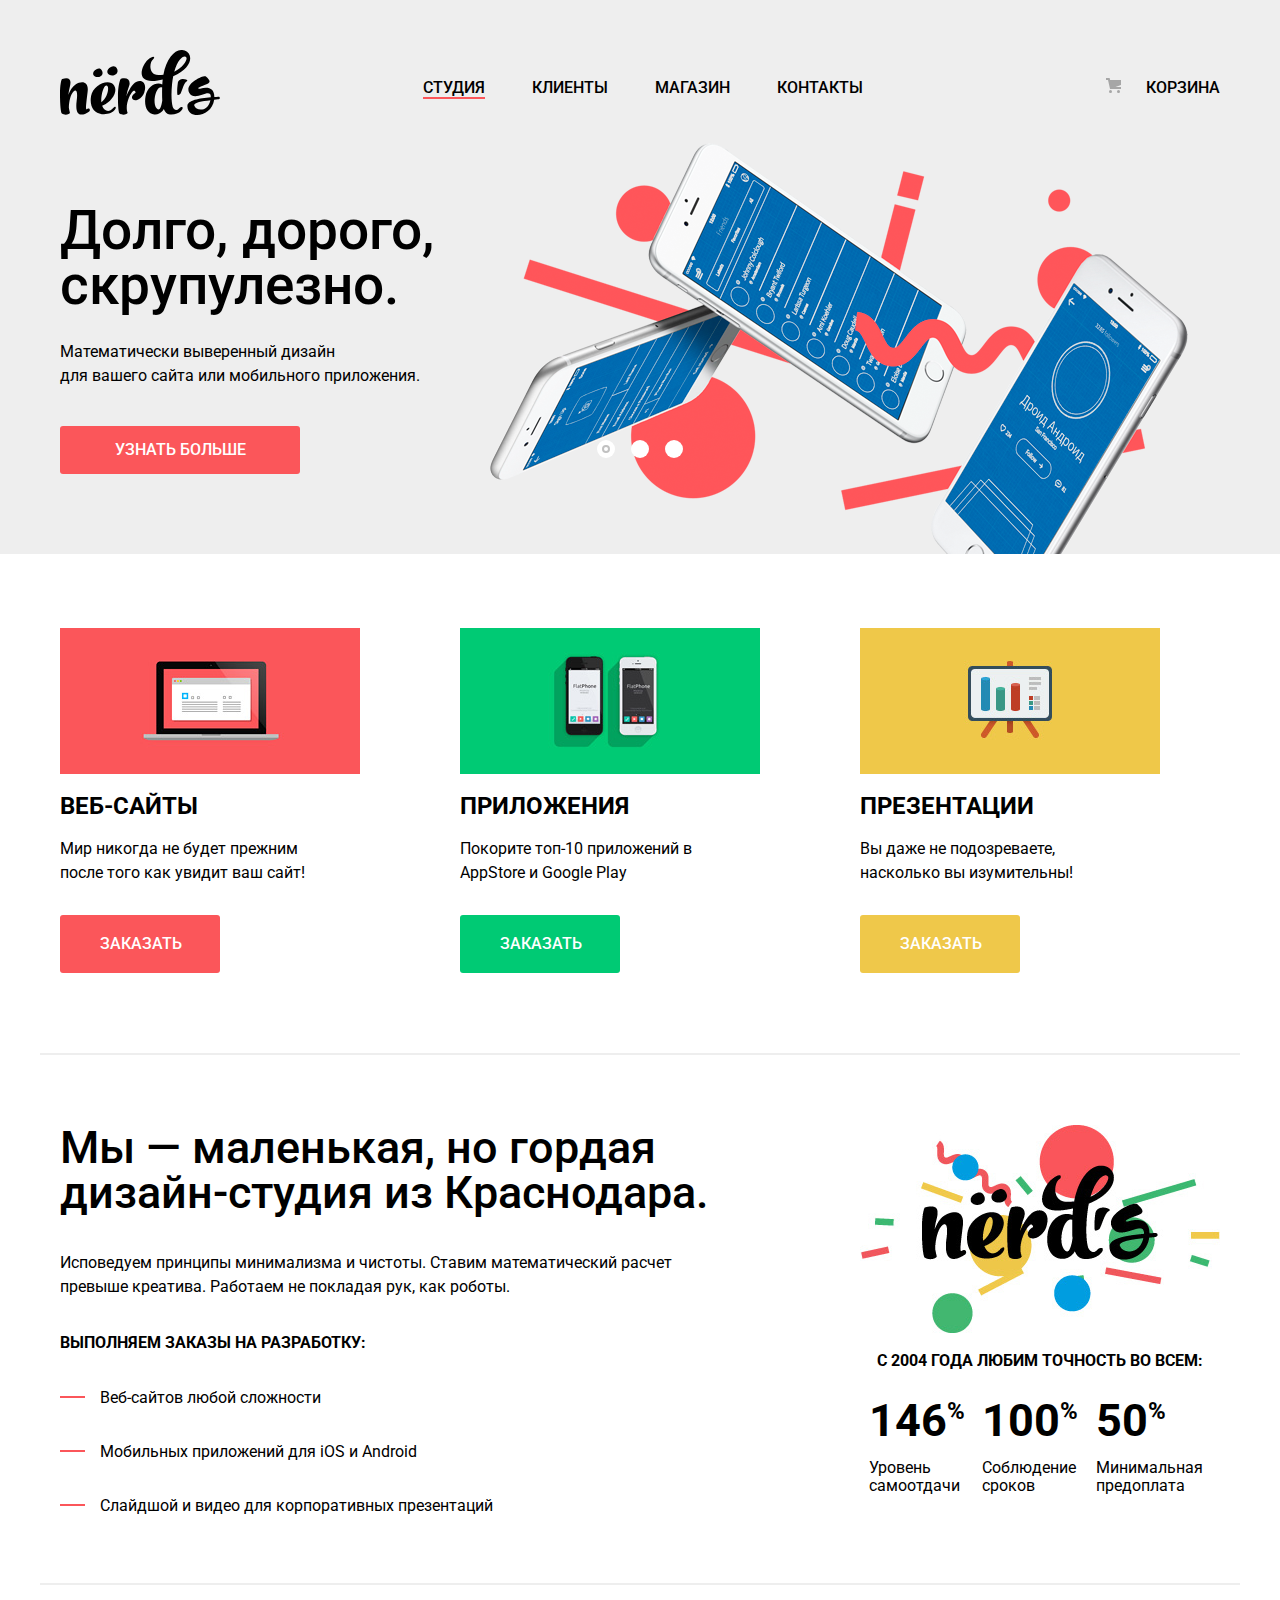
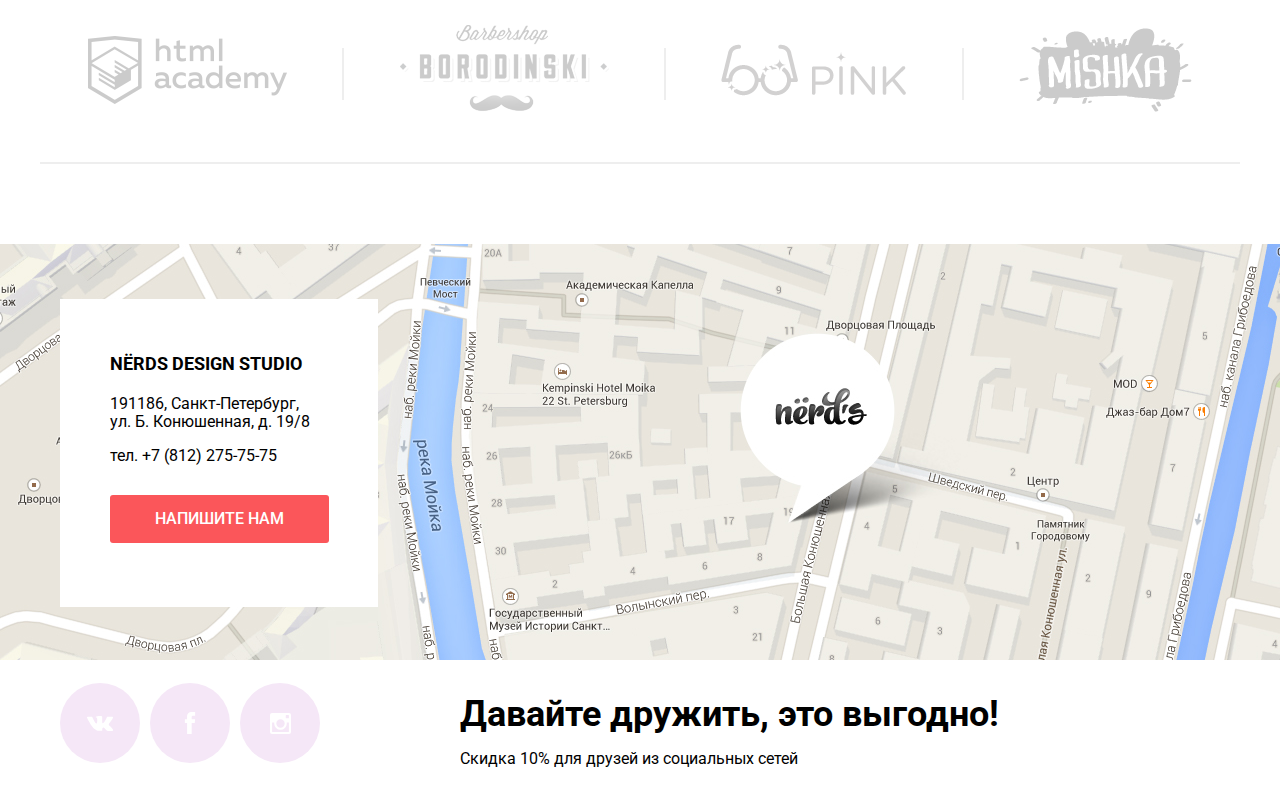
==== commit b048ce00: "06" ====
--- a/index.html
+++ b/index.html
@@ -10,7 +10,7 @@
 <body>
 	<header class="main-header">
 		<nav class="main-nav container">
-			<a href="index.html">
+			<a>
 				<img class="logo" src="img/nerds-logo.svg" width="160" height="65" alt="студия Нёрдс">
 			</a>
 			<ul class="site-nav">
@@ -116,12 +116,16 @@
 			</ul>
 		</section>
 		<section id="contacts" class="contacts">
-			<img src="img/map.jpg" alt="191186, Санкт-Петербург,  ул. Б. Конюшенная, д. 19/8" class="map" width="1440" height="416">
+			<div class="map">
+					<iframe src="https://yandex.ru/map-widget/v1/?um=constructor%3Af7e4bd7fd5ce65ff159f0085423be5165b642d6c57912719859cdbb1198cce18&amp;source=constructor" width="1440" height="416"></iframe>
+				<div class="container">
 			<div class="adress-wrap">
 				<h2>NЁRDS DESIGN STUDIO</h2>
 				<p class="adress">191186, Санкт-Петербург, ул. Б. Конюшенная, д. 19/8</p>
 				<p class="phone"><a href="tel:+781227575">тел. +7 (812) 275-75-75</a></p>
 				<button type="button" class="modal-show button">НАПИШИТЕ НАМ</button>
+			</div>
+			</div>
 			</div>
 		</section>
 	</main>   
@@ -143,8 +147,7 @@
 		<form action="https://echo.htmlacademy.ru" class="appointment-form" method="post">
 			<div class="appointment-wrap">
 				<div class="appointment-item">
-					<label for="appointment-name">
-					Ваше имя:</label>
+					<label for="appointment-name">Ваше имя:</label>
 					<input type="text" name="name" id="appointment-name" placeholder="Имя Фамилия">
 				</div>
 				<div class="appointment-item">
--- a/css/style.css
+++ b/css/style.css
@@ -346,6 +346,7 @@
   display: -webkit-box;
   display: -ms-flexbox;
   display: flex;
+  flex-wrap: wrap;
   margin: 0;
   padding: 0;
 }
@@ -561,12 +562,18 @@
 
 /*---Contacts---*/
 
-.contacts {
-  display: -webkit-box;
-  display: -ms-flexbox;
-  display: flex;
+.map {
+  width: 100%;
+  height: 416px;
+  background: url(../img/map.jpg) 50% 50% no-repeat #b5b5b5;
+  box-sizing: border-box;
   position: relative;
-  margin: auto;
+  margin-top: 80px;
+}
+
+iframe {
+  width: 100%;
+  border: 0;
 }
 
 .adress-wrap h2 {
@@ -593,19 +600,8 @@
   width: 318px;
   height: 308px;
   background-color: #ffffff;
-  top: 135px;
-  left: 380px;
-}
-
-.map {
-  margin: 80px auto 40px;
-}
-
-.adress-wrap::after {
-  content: url("../img/map-marker.png");
-  position: absolute;
-  top: 30px;
-  left: 675px;
+  z-index: 1;
+  top: 55px;
 }
 
 .modal-show.button {
@@ -694,6 +690,7 @@
   background-color: #ffffff;
   -webkit-box-shadow: 0 30px 50px rgba(0, 0, 0, 0.7);
   box-shadow: 0 30px 50px rgba(0, 0, 0, 0.7);
+  z-index: 1;
 }
 
 .appointment-show {
@@ -1241,12 +1238,12 @@
 
 .filter-button:hover,
 .pagination-item:hover,
-.filter-button:focus-within,
-.pagination-item:focus-within {
-  background-color: #dfdfdf;
-}
-
 .filter-button:focus,
 .pagination-item:focus {
+  background-color: #dfdfdf;
+}
+
+.filter-button:active,
+.pagination-item:active {
   color: #959595;
 }
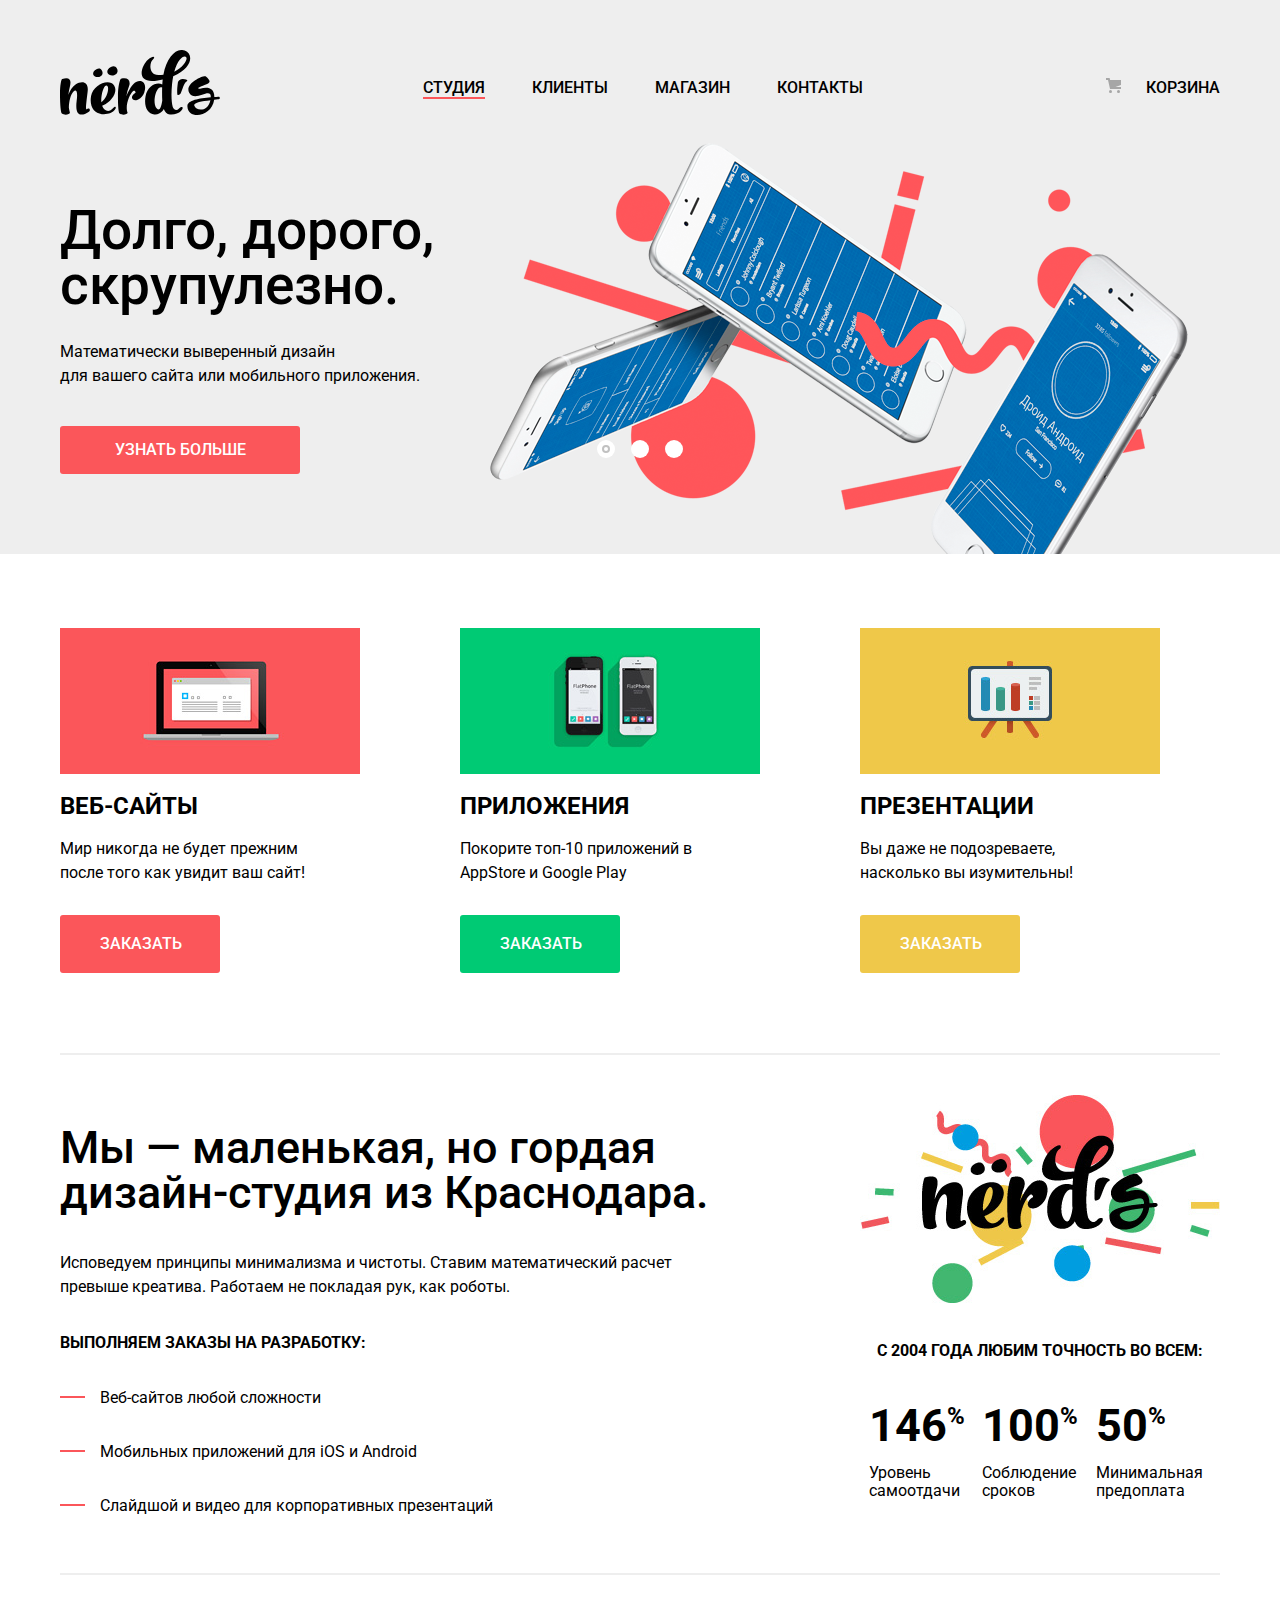
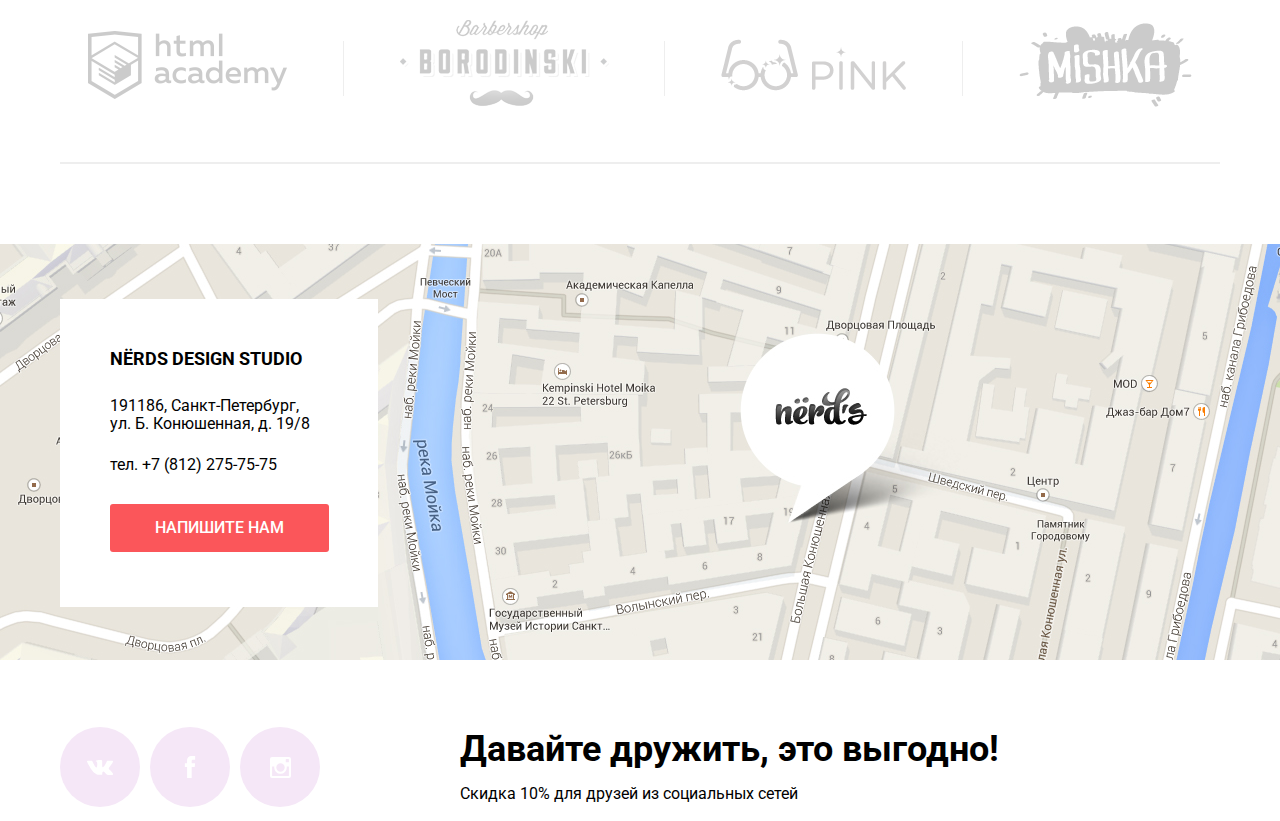
==== commit 2d74606d: "44" ====
--- a/index.html
+++ b/index.html
@@ -132,9 +132,12 @@
 	<footer class="footer-wrap container">
 		<div class="socials">
 			<ul>
-				<li><a class="social-button" href="#"><span class="visually-hidden">Вконтакте</span><svg xmlns="http://www.w3.org/2000/svg" width="26" height="15" viewBox="0 0 26.14 14.91"><path d="M26 13.47l-.09-.17a13.55 13.55 0 0 0-2.6-3q-.87-.83-1.1-1.12A1 1 0 0 1 22 8a10.27 10.27 0 0 1 1.22-1.78l.88-1.16q2.35-3.13 2-4L26 .94a.8.8 0 0 0-.4-.22 2.14 2.14 0 0 0-.87 0h-3.92a.51.51 0 0 0-.27 0h-.3a.6.6 0 0 0-.15.14.93.93 0 0 0-.14.24 22.22 22.22 0 0 1-1.46 3.06q-.5.84-.93 1.46a7 7 0 0 1-.71.91 4.94 4.94 0 0 1-.52.47q-.23.18-.35.15l-.23-.05a.9.9 0 0 1-.31-.33 1.49 1.49 0 0 1-.16-.53v-.55-.65-.57-1.12-1-.75a3.14 3.14 0 0 0 0-.62 2.12 2.12 0 0 0-.14-.44.73.73 0 0 0-.28-.33 1.57 1.57 0 0 0-.46-.18A9 9 0 0 0 12.57 0a8.93 8.93 0 0 0-3.25.33 1.83 1.83 0 0 0-.52.41q-.25.3-.07.33a1.67 1.67 0 0 1 1.16.59l.08.16a2.6 2.6 0 0 1 .19.63 6.32 6.32 0 0 1 .12 1 10.59 10.59 0 0 1 0 1.7q-.07.71-.13 1.1a2.21 2.21 0 0 1-.18.64 2.69 2.69 0 0 1-.16.3l-.07.07a1 1 0 0 1-.37.07.86.86 0 0 1-.46-.19 3.27 3.27 0 0 1-.56-.52 7 7 0 0 1-.66-.93q-.37-.6-.76-1.42l-.22-.39q-.2-.38-.56-1.11t-.62-1.43A.9.9 0 0 0 5.2.9h-.07a.93.93 0 0 0-.22-.16A1.44 1.44 0 0 0 4.6.65L.87.68A1 1 0 0 0 .1.94L0 1a.44.44 0 0 0 0 .22 1.08 1.08 0 0 0 .08.37Q.9 3.53 1.86 5.31t1.66 2.87Q4.23 9.27 5 10.24t1 1.24l.37.41.34.33a8.06 8.06 0 0 0 1 .78 16.34 16.34 0 0 0 1.4.9 7.6 7.6 0 0 0 1.79.72 6.19 6.19 0 0 0 2 .22h1.57a1.08 1.08 0 0 0 .72-.3l.05-.07a.9.9 0 0 0 .1-.25 1.38 1.38 0 0 0 0-.37 4.48 4.48 0 0 1 .09-1.05 2.77 2.77 0 0 1 .23-.71 1.74 1.74 0 0 1 .29-.4 1.19 1.19 0 0 1 .23-.2h.11a.86.86 0 0 1 .77.21 4.52 4.52 0 0 1 .83.79q.39.47.93 1.05a6.41 6.41 0 0 0 1 .87l.27.16a3.31 3.31 0 0 0 .71.3 1.53 1.53 0 0 0 .76.07l3.48-.05a1.58 1.58 0 0 0 .8-.17.68.68 0 0 0 .34-.37 1.06 1.06 0 0 0 0-.46 1.71 1.71 0 0 0-.1-.36z" fill="#fff"/></svg></a></li> 
-				<li><a class="social-button" href="#"><span class="visually-hidden">Фейсбук</span><svg xmlns="http://www.w3.org/2000/svg" width="12" height="22" viewBox="0 0 10.15 21.74"><path d="M3.34 1.12A4.77 4.77 0 0 1 6.53 0h3.61v3.81H7.81a1.07 1.07 0 0 0-1.09.83v2.55h3.42c-.08 1.23-.24 2.45-.41 3.67h-3v10.87H2.21V10.86H0V7.21h2.19V3.66a3.83 3.83 0 0 1 1.15-2.54z" fill="#fff"/></svg></a></li>
-				<li><a class="social-button" href="#"><span class="visually-hidden">Инстаграм</span><svg xmlns="http://www.w3.org/2000/svg" width="21" height="21" viewBox="0 0 20 20"><path d="M18 0H2a2 2 0 0 0-2 2v16a2 2 0 0 0 2 2h16a2 2 0 0 0 2-2V2a2 2 0 0 0-2-2zm-8 6a4 4 0 1 1-4 4 4 4 0 0 1 4-4zM2.5 18a.47.47 0 0 1-.5-.5V9h2.1a3.4 3.4 0 0 0-.1 1 6 6 0 1 0 12 0 3.4 3.4 0 0 0-.1-1H18v8.5a.47.47 0 0 1-.5.5zM18 4.5a.47.47 0 0 1-.5.5h-2a.47.47 0 0 1-.5-.5v-2a.47.47 0 0 1 .5-.5h2a.47.47 0 0 1 .5.5z" fill="#fff"/></svg></a></li>
+				<li><a class="social-button" href="#"><span class="visually-hidden">Вконтакте</span><svg xmlns="http://www.w3.org/2000/svg" width="26" height="15" viewBox="0 0 26.14 14.91"><path d="M26 13.47l-.09-.17a13.55 13.55 0 0 0-2.6-3q-.87-.83-1.1-1.12A1 1 0 0 1 22 8a10.27 10.27 0 0 1 1.22-1.78l.88-1.16q2.35-3.13 2-4L26 .94a.8.8 0 0 0-.4-.22 2.14 2.14 0 0 0-.87 0h-3.92a.51.51 0 0 0-.27 0h-.3a.6.6 0 0 0-.15.14.93.93 0 0 0-.14.24 22.22 22.22 0 0 1-1.46 3.06q-.5.84-.93 1.46a7 7 0 0 1-.71.91 4.94 4.94 0 0 1-.52.47q-.23.18-.35.15l-.23-.05a.9.9 0 0 1-.31-.33 1.49 1.49 0 0 1-.16-.53v-.55-.65-.57-1.12-1-.75a3.14 3.14 0 0 0 0-.62 2.12 2.12 0 0 0-.14-.44.73.73 0 0 0-.28-.33 1.57 1.57 0 0 0-.46-.18A9 9 0 0 0 12.57 0a8.93 8.93 0 0 0-3.25.33 1.83 1.83 0 0 0-.52.41q-.25.3-.07.33a1.67 1.67 0 0 1 1.16.59l.08.16a2.6 2.6 0 0 1 .19.63 6.32 6.32 0 0 1 .12 1 10.59 10.59 0 0 1 0 1.7q-.07.71-.13 1.1a2.21 2.21 0 0 1-.18.64 2.69 2.69 0 0 1-.16.3l-.07.07a1 1 0 0 1-.37.07.86.86 0 0 1-.46-.19 3.27 3.27 0 0 1-.56-.52 7 7 0 0 1-.66-.93q-.37-.6-.76-1.42l-.22-.39q-.2-.38-.56-1.11t-.62-1.43A.9.9 0 0 0 5.2.9h-.07a.93.93 0 0 0-.22-.16A1.44 1.44 0 0 0 4.6.65L.87.68A1 1 0 0 0 .1.94L0 1a.44.44 0 0 0 0 .22 1.08 1.08 0 0 0 .08.37Q.9 3.53 1.86 5.31t1.66 2.87Q4.23 9.27 5 10.24t1 1.24l.37.41.34.33a8.06 8.06 0 0 0 1 .78 16.34 16.34 0 0 0 1.4.9 7.6 7.6 0 0 0 1.79.72 6.19 6.19 0 0 0 2 .22h1.57a1.08 1.08 0 0 0 .72-.3l.05-.07a.9.9 0 0 0 .1-.25 1.38 1.38 0 0 0 0-.37 4.48 4.48 0 0 1 .09-1.05 2.77 2.77 0 0 1 .23-.71 1.74 1.74 0 0 1 .29-.4 1.19 1.19 0 0 1 .23-.2h.11a.86.86 0 0 1 .77.21 4.52 4.52 0 0 1 .83.79q.39.47.93 1.05a6.41 6.41 0 0 0 1 .87l.27.16a3.31 3.31 0 0 0 .71.3 1.53 1.53 0 0 0 .76.07l3.48-.05a1.58 1.58 0 0 0 .8-.17.68.68 0 0 0 .34-.37 1.06 1.06 0 0 0 0-.46 1.71 1.71 0 0 0-.1-.36z" fill="#fff"/></svg></a>
+				</li> 
+				<li><a class="social-button" href="#"><span class="visually-hidden">Фейсбук</span><svg xmlns="http://www.w3.org/2000/svg" width="12" height="22" viewBox="0 0 10.15 21.74"><path d="M3.34 1.12A4.77 4.77 0 0 1 6.53 0h3.61v3.81H7.81a1.07 1.07 0 0 0-1.09.83v2.55h3.42c-.08 1.23-.24 2.45-.41 3.67h-3v10.87H2.21V10.86H0V7.21h2.19V3.66a3.83 3.83 0 0 1 1.15-2.54z" fill="#fff"/></svg></a>
+				</li>
+				<li><a class="social-button" href="#"><span class="visually-hidden">Инстаграм</span><svg xmlns="http://www.w3.org/2000/svg" width="21" height="21" viewBox="0 0 20 20"><path d="M18 0H2a2 2 0 0 0-2 2v16a2 2 0 0 0 2 2h16a2 2 0 0 0 2-2V2a2 2 0 0 0-2-2zm-8 6a4 4 0 1 1-4 4 4 4 0 0 1 4-4zM2.5 18a.47.47 0 0 1-.5-.5V9h2.1a3.4 3.4 0 0 0-.1 1 6 6 0 1 0 12 0 3.4 3.4 0 0 0-.1-1H18v8.5a.47.47 0 0 1-.5.5zM18 4.5a.47.47 0 0 1-.5.5h-2a.47.47 0 0 1-.5-.5v-2a.47.47 0 0 1 .5-.5h2a.47.47 0 0 1 .5.5z" fill="#fff"/></svg></a>
+				</li>
 			</ul>
 		</div>
 		<div class="friendly">
--- a/css/style.css
+++ b/css/style.css
@@ -327,8 +327,6 @@
 
 .main-catalog {
   margin-top: 50px;
-  padding-bottom: 80px;
-  border-bottom: 2px solid #eeeeee;
 }
 
 .item {
@@ -339,16 +337,26 @@
 
 .item .button {
   width: 160px;
-  box-sizing: border-box;
+  -webkit-box-sizing: border-box;
+          box-sizing: border-box;
 }
 
 .main-catalog ul {
   display: -webkit-box;
   display: -ms-flexbox;
   display: flex;
-  flex-wrap: wrap;
+  -ms-flex-wrap: wrap;
+      flex-wrap: wrap;
   margin: 0;
   padding: 0;
+}
+
+.main-catalog ul::after {
+    display: block;
+    content: "";
+    width: 1160px;
+    border-bottom: 2px solid #eeeeee;
+    padding-top: 80px;
 }
 
 .item h3::before {
@@ -425,8 +433,6 @@
   -ms-flex-pack: justify;
   justify-content: space-between;
   margin: 40px auto;
-  padding-bottom: 50px;
-  border-bottom: 2px solid #eeeeee;
 }
 
 .studio li {
@@ -467,9 +473,6 @@
   -webkit-box-direction: normal;
   -ms-flex-direction: column;
   flex-direction: column;
-  -webkit-box-pack: center;
-  -ms-flex-pack: center;
-  justify-content: center;
 }
 
 .studio-wrap ul {
@@ -498,7 +501,13 @@
 
 .skills {
   text-align: center;
-}
+  padding-top: 20px;
+}
+
+table {
+  margin-top: 15px;
+}
+
 
 th {
   font-weight: 700;
@@ -520,10 +529,6 @@
 }
 
 /*---Urls---*/
-
-.urls {
-  border-bottom: 2px solid #eeeeee;
-}
 
 .urls ul {
   display: -webkit-box;
@@ -535,14 +540,17 @@
   -ms-flex-align: center;
   align-items: center;
   margin-top: 40px;
-  margin-bottom: 40px;
-  padding: 0;
-}
+  margin-bottom: 80px;
+  padding: 45px 0;
+  border-top: 2px solid #eeeeee;
+  border-bottom: 2px solid #eeeeee;
+}
+
 
 .ul-line {
   display: block;
-  height: 50px;
-  border: 1px solid #eeeeee;
+  height: 55px;
+  border-left: 1px solid #eeeeee;
 }
 
 .urls img {
@@ -566,9 +574,11 @@
   width: 100%;
   height: 416px;
   background: url(../img/map.jpg) 50% 50% no-repeat #b5b5b5;
-  box-sizing: border-box;
+  -webkit-box-sizing: border-box;
+          box-sizing: border-box;
   position: relative;
-  margin-top: 80px;
+  margin-top: 60px;
+  margin-bottom: 35px;
 }
 
 iframe {
@@ -580,7 +590,7 @@
   font-weight: 700;
   font-size: 18px;
   line-height: 30px;
-  margin-top: 50px;
+  margin-top: 45px;
 }
 
 .adress-wrap p {
@@ -589,6 +599,7 @@
   line-height: 18px;
   text-transform: none;
   max-width: 210px;
+  margin-top: 23px;
 
 }
 
@@ -629,10 +640,10 @@
   display: -webkit-box;
   display: -ms-flexbox;
   display: flex;
-  -webkit-box-align: center;
-  -ms-flex-align: center;
-  align-items: center;
   margin-bottom: 60px;
+  -webkit-box-align: end;
+      -ms-flex-align: end;
+          align-items: flex-end;
 }
 
 .socials ul {
@@ -887,10 +898,17 @@
   display: -webkit-box;
   display: -ms-flexbox;
   display: flex;
-  width: 360px;
   -webkit-box-pack: justify;
   -ms-flex-pack: justify;
   justify-content: space-around;
+}
+
+.sort-list li {
+  margin-left: 20px;
+}
+
+.sort-list li:nth-child(4) {
+  margin-left: 55px;
 }
 
 .sort-list li a {
@@ -1073,7 +1091,9 @@
   color: #666665;
   text-transform: none;
   max-width: 230px;
+  max-height: 50px;
   margin: 0 auto;
+  overflow: 0;
 }
 
 .main-list li:nth-child(1) .catalog-category,
@@ -1103,7 +1123,8 @@
 }
 
 .buy.button {
-  box-sizing: border-box;
+  -webkit-box-sizing: border-box;
+          box-sizing: border-box;
   width: 200px;
   margin: 30px auto 45px;
 }
